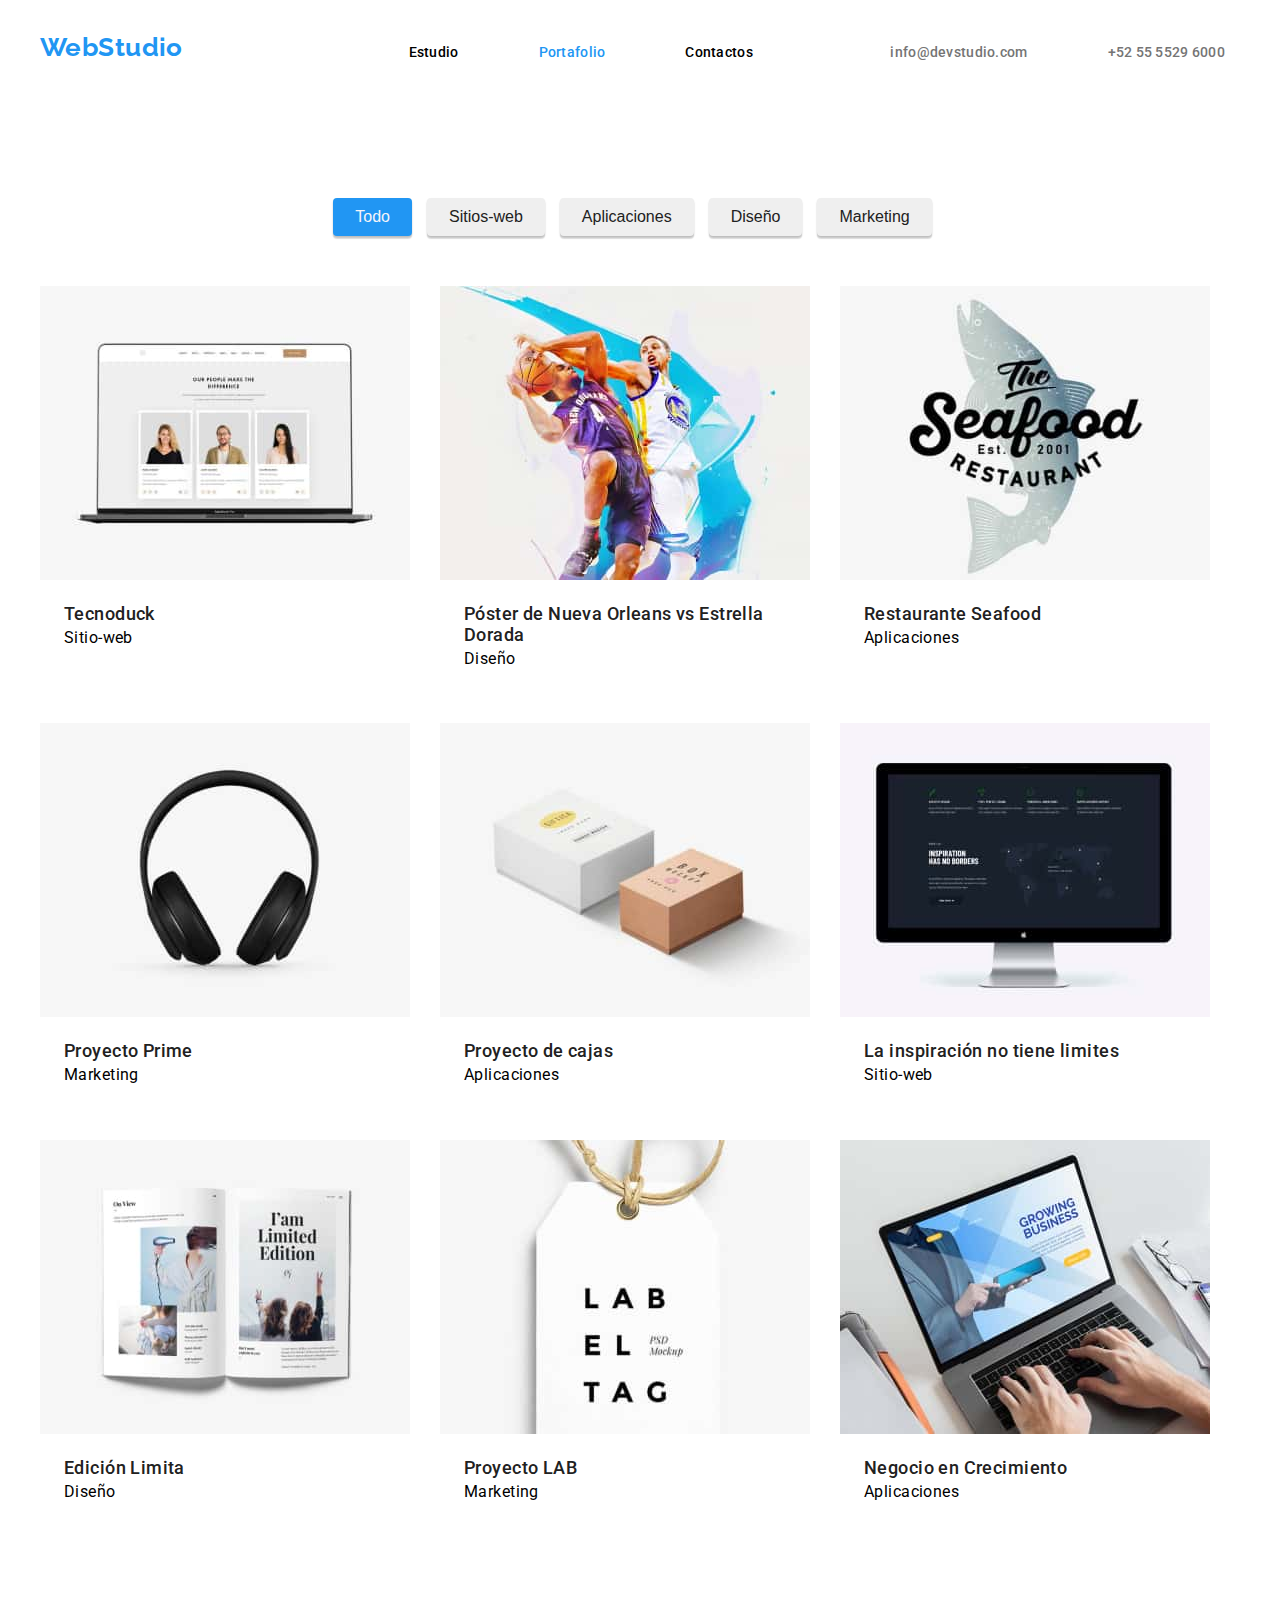
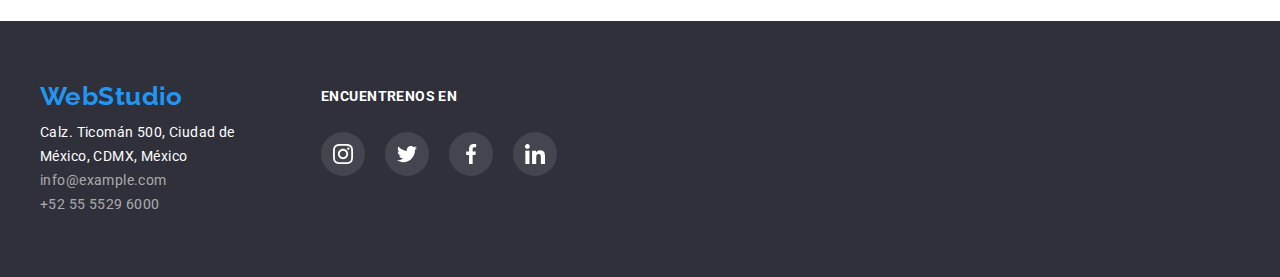
==== portafolio.html @ f919fde2 "inicio" ====
<!DOCTYPE html>
<html>
  <head>
    <meta charset="UTF-8" />
    <meta http-equiv="X-UA-Compatible" content="IE=edge" />
    <meta name="viewport" content="width=device-width, initial-scale=1.0" />
    <link rel="preconnect" href="https://fonts.googleapis.com">
<link rel="preconnect" href="https://fonts.gstatic.com" crossorigin>
<link href="https://fonts.googleapis.com/css2?family=Raleway:wght@700&family=Roboto:wght@400;500;700;900&display=swap" rel="stylesheet">
<link rel="stylesheet" href="css/style.css">
<title>WebStudio</title>
</head>
  <body>

       <!-- Header section -->
    <header class="page-header">
      <div class="container header-container">
      <a class="logo link" href="index.html" >WebStudio</a>
      <nav>
        <!-- Logo -->
        <!-- Menu -->
        <ul class="nav-menu">
          <li><a  class="headers link"href="./index.html">Estudio</a></li>
          <li><a class="headers current link" href="./portafolio.html">Portafolio</a></li>
          <li><a class="headers link" href=".index.html">Contactos</a></li>
        </ul>
      </nav>
      <!-- contacts -->
      <ul class="contact-menu">
        <li><a class="item link" href="mailto:info@devstudio.com">info@devstudio.com</a></li>
        <li><a class="item link" href="tel:+525555296000">+52 55 5529 6000</a></li>
      </ul>
    </div>
    </header>
    <main>
      <section class="portafolio section">
        <div class="container">
        <ul class="portafolio-list">
          <li class="portafolio items"><button class="button current" type="button">Todo</button></li>
          <li class="portafolio items"><button class="button" type="button">Sitios-web</button></li>
          <li class="portafolio items"><button class="button" type="button">Aplicaciones</button></li>
          <li class="portafolio items"><button class="button" type="button">Diseño</button></li>
          <li class="portafolio items"><button class="button" type="button">Marketing</button></li>
        </ul>
      
        <ul class="cards-list">
          <li class="cards-items">
            <img src="images/carsd1.jpg" width="370" alt="Tecnoduck"/>
            <div class="card-proyect">
            <h3 class="porfafolio-title">Tecnoduck</h3>
            <p class="portafolio-description">Sitio-web</p>
          </div>
          </li>
          <li class="cards-items">
            <img src="images/carsd2.jpg" width="370" alt="Póster de Nueva Orleans vs"/>
            <div class="card-proyect">
            <h3 class="porfafolio-title">Póster de Nueva Orleans vs Estrella Dorada</h3>
            <p class="portafolio-description">Diseño</p>
          </div>
          </li>
          <li class="cards-items">
            <img src="images/carsd3.jpg" width="370" alt="Restaurante Seafood"/>
            <div class="card-proyect">
            <h3 class="porfafolio-title">Restaurante Seafood</h3>
            <p class="portafolio-description">Aplicaciones</p>
          </div>
          </li>
          <li class="cards-items">
            <img src="images/carsd4.jpg" width="370" alt="Proyecto Prime" />
            <div class="card-proyect">
            <h3 class="porfafolio-title">Proyecto Prime</h3>
            <p class="portafolio-description">Marketing</p>
          </div>
          </li>
          <li class="cards-items">
            <img src="images/carsd5.jpg" width="370" alt="Proyecto de cajas" />
            <div class="card-proyect">
            <h3 class="porfafolio-title">Proyecto de cajas</h3>
            <p class="portafolio-description">Aplicaciones</p>
          </div>
          </li>
          <li class="cards-items">
            <img src="images/carsd6.jpg" width="370" alt="la inspiración no tiene limites"/>
            <div class="card-proyect">
            <h3 class="porfafolio-title">La inspiración no tiene limites</h3>
            <p class="portafolio-description">Sitio-web</p>
          </div>
          </li>
          <li class="cards-items">
            <img src="images/carsd7.jpg" width="370" alt="Edición Limita" />
            <div class="card-proyect">
            <h3 class="porfafolio-title">Edición Limita</h3>
            <p class="portafolio-description">Diseño</p>
          </div>
          </li>
          <li class="cards-items">
            <img src="images/carsd8.jpg" width="370" alt="Proyecto LAB" />
            <div class="card-proyect">
            <h3 class="porfafolio-title">Proyecto LAB</h3>
            <p class="portafolio-description">Marketing</p>
          </div>
          </li>
          <li class="cards-items">
            <img src="images/carsd9.jpg" width="370" alt="Negocio en Crecimiento"/>
            <div class="card-proyect">
            <h3 class="porfafolio-title">Negocio en Crecimiento</h3>
            <p class="portafolio-description">Aplicaciones</p>
          </div>
          </li>
        </ul>
      </div>
      </section>
    </main>
    <footer class="footbar">
      <div class="container footer">
        <div>
          <a class="logo link" href="#">WebStudio</a>
          <address>
            <a class="contact link" href=""
              >Calz. Ticomán 500, Ciudad de México, CDMX, México</a
            >
          </address>
          <ul>
            <li>
              <a class="info link" href="">info@example.com</a>
            </li>
            <li>
              <a class="info link" href="">+52 55 5529 6000</a>
            </li>
          </ul>
        </div>
        <div>
          <h2 class="aside-title">encuentrenos en</h2>
          <ul class="aside-list">
            <li>
              <a href=""class="aside">
                <svg width="20" heigth="20">
                <use href="./images/sprites.svg#instagram-2">

                </use>
                </svg>
              </a>
            </li>
            <li>
              <a href=""class="aside">
                <svg width="20" heigth="20">
                <use href="./images/sprites.svg#twitter-1">

                </use>
                </svg>
              </a>
            </li>
            <li>
              <a href=""class="aside">
                <svg width="20" heigth="20">
                <use href="./images/sprites.svg#facebook-1">

                </use>
                </svg>
              </a>
            </li>
            <li>
              <a href=""class="aside">
                <svg width="20" heigth="20">
                <use href="./images/sprites.svg#linkedin-1">

                </use>
                </svg>
              </a>
            </li>
          </ul>
        </div>
      </div>
    </footer>
  </body>
</html>
---- css/style.css ----
* {
  margin: 0;
  padding: 0;
  box-sizing: border-box;
}
:root {
  --accent-color: #2196f3;
  --litle-text-color: #212121;
  --logo-black: #000000;
  --primery-text-color: #757575;
  --button-text-color-hover-focus: #ffffff;
  --background-color-dark: #2f303a;
  --background-color-with: #f5f4fa;
  --text-with-opacity: #ffffff99;
  --container-padding: calc((100% - 1200px) / 2);
}

body {
  font-family: 'Roboto', sans-serif;
  font-size: 14px;
  color: var(--primery-text-color);
  background-color: var(--button-text-color-hover-focus);
  letter-spacing: 0.03em;
}

.container {
  margin: 0 auto;
  /* padding-left: 15px; */
  padding-right: 15px;
  width: 1200px;
}
li {
  list-style: none;
}

.link {
  text-decoration: none;
}

.section-title {
  line-height: 1.16;
  font-weight: 700;
  font-size: 36px;
  font-style: normal;
  text-align: center;
  color: var(--litle-text-color);
  margin-bottom: 40px;
}
.section {
  padding-top: 94px;
  padding-bottom: 94px;
}

.logo {
  font-family: 'Raleway';
  font-style: normal;
  font-weight: 700;
  font-size: 26px;
  display: inline-block;
  margin-bottom: 10px;
  color: var(--accent-color);
  width: 231px;
  display: inline-block;
}

.header-container {
  display: flex;
  align-items: center;
  justify-content: space-between;
  gap: 100px;

  padding-top: 32px;
  padding-bottom: 32px;
}

.header-container .nav-menu {
  display: flex;
  align-items: center;
  gap: 80px;
}

.header-container .contact-menu {
  display: flex;
  align-items: center;
  gap: 80px;
}

.nav-menu .headers:hover,
.nav-menu .headers:focus,
.nav-menu .headers .current:hover,
.contact-menu .item:hover,
.contact-menu .item:focus,
.icon:hover {
  fill: var(--accent-color);
  color: var(--accent-color);
}

.nav-menu .current {
  font-weight: 500;
  font-style: normal;
  line-height: 1.14;
  letter-spacing: 0.02em;
  color: var(--accent-color);
}

.headers {
  font-weight: 500;
  color: var(--logo-black);
  line-height: 1.14;
  font-style: normal;
  letter-spacing: 0.02em;
}

.item {
  font-weight: 500;
  font-style: normal;
  letter-spacing: 0.02em;
  line-height: 1.14;
  color: var(--primery-text-color);
}
.icon:hover {
  fill: var(--accent-color);
}

/* <---Seccion hero---> */
.hero {
  background: linear-gradient(
      0deg,
      rgba(47, 48, 58, 0.4),
      rgba(47, 48, 58, 0.4)
    ),
    url(../images/Imagen.jpg);
  padding: 200px var(--container-padding);
  text-align: center;
}
.hero-title {
  line-height: 1.36;
  font-weight: 900;
  font-size: 44px;
  text-transform: uppercase;
  font-style: normal;
  letter-spacing: 0.06em;
  color: var(--button-text-color-hover-focus);
  width: 696px;
  margin: 20px auto;
}
.button-primary {
  line-height: 1.87;
  font-weight: 700;
  font-size: 16px;
  font-style: normal;
  letter-spacing: 0.06em;
  color: var(--button-text-color-hover-focus);
  background-color: var(--accent-color);
  cursor: pointer;
  padding: 10px 32px;
  border-radius: 4px;
  border: none;
}

/* seccion benefits */
.benefits-list {
  display: flex;
  gap: 30px;
}

.benefits-items {
  flex-basis: calc((100% - 120px) / 4);
}
.benefits-title {
  line-height: 1.14;
  font-weight: 700;
  text-transform: uppercase;
  color: var(--litle-text-color);
  margin-bottom: 10px;
}
.benefits-description {
  font-weight: 400;
  font-style: normal;
  line-height: 1.71;
  color: var(--primery-text-color);
}
.benefits {
  display: flex;
  align-items: center;
  justify-content: center;
  background-color: var(--background-color-with);
  width: 270px;
  height: 120px;
  margin-bottom: 30px;
}
.benefits:hover {
  fill: var(--accent-color);
  cursor: pointer;
}

/* seccion What we do */

.What-we-do-list {
  display: flex;
  align-items: center;
  gap: 30px;
}

.what-items {
  flex-basis: calc((100% - 90px) / 3);
  margin-bottom: 94px;
  position: relative;
}
.what-text {
  position: absolute;
  bottom: 2px;
  left: 0px;
  text-align: center;
  padding: 27px;
  width: 373px;
  height: 70px;
  color: var(--button-text-color-hover-focus);
  background: rgba(47, 48, 58, 0.8);
  text-transform: uppercase;
}

/* seccion our team*/
.our-team-list {
  display: flex;
  align-items: center;
  gap: 30px;
}
.our-team-items {
  flex-basis: calc((100% - 120px) / 4);
  box-shadow: 0px 1px 3px rgba(0, 0, 0, 0.12), 0px 1px 1px rgba(0, 0, 0, 0.14),
    0px 2px 1px rgba(0, 0, 0, 0.2);
  border-radius: 0px 0px 4px 4px;
}
.our-team {
  background-color: var(--background-color-with);
}

.social-items {
  display: flex;
  align-items: center;
  justify-content: center;
  gap: 15px;
  padding: 10px 20px;
  margin-bottom: 30px;
}
.social-icon {
  display: flex;
  align-items: center;
  justify-content: center;
  border-radius: 25px;
  width: 35px;
  height: 35px;
}
.social-icon {
  fill: var(--primery-text-color);
}
.social-icon:hover {
  background-color: var(--accent-color);
}
.social-icon:hover .social-team {
  fill: var(--background-color-with);
}

.staff {
  padding-top: 30px;
  padding-bottom: 30px;
}

.title {
  line-height: 1.18;
  font-weight: 500;
  font-style: normal;
  font-size: 16px;
  color: var(--litle-text-color);
  text-align: center;
}
.description {
  line-height: 1.18;
  font-weight: 400;
  font-size: 16px;
  font-style: normal;
  color: var(--primery-text-color);
  text-align: center;
}
.clients {
  display: flex;
  justify-content: space-between;
  gap: 30px;
}

.clients-social:hover svg {
  fill: var(--accent-color);
}
.clients-social:hover div {
  border-color: var(--accent-color);
}
.clients-icon {
  width: 170px;
  height: 44px;
}
.client-icon-container {
  border: 1px solid var(--primery-text-color);
  border-radius: 4px;
  height: 81px;
  line-height: 110px;
}

.clients-icon:hover {
  fill: var(--accent-color);
  border-color: var(--accent-color);
}

/* seccion footer*/
.footbar {
  background: var(--background-color-dark);
  padding: 60px 0;
}

.footer {
  display: flex;
  gap: 50px;
}
.contact {
  line-height: 1.71;
  font-weight: 400;
  font-style: normal;
  color: var(--button-text-color-hover-focus);
  width: 231px;
  display: inline-block;
}

.info {
  line-height: 1.71;
  font-weight: 400;
  font-style: normal;
  color: var(--text-with-opacity);
  margin-top: 10px;
}

.info:hover {
  color: var(--accent-color);
}

.aside-title {
  font-style: normal;
  font-weight: 700;
  font-size: 14px;
  line-height: 31px;
  text-transform: uppercase;
  color: var(--button-text-color-hover-focus);
  margin-bottom: 20px;
}

.aside-list {
  display: flex;
  gap: 20px;
}
.aside {
  display: flex;
  align-items: center;
  justify-content: center;
  width: 44px;
  height: 44px;
  border-radius: 25px;
  fill: var(--button-text-color-hover-focus);
  background: rgba(255, 255, 255, 0.1);
}

.aside:hover {
  background-color: var(--accent-color);
}

/*Aqui inicia la siguiente página*/

.portafolio-list .current {
  font-weight: 500;
  font-size: 16px;
  line-height: 1.6;
  font-style: normal;
  background-color: var(--accent-color);
  color: var(--background-color-with);
  cursor: pointer;
}

/* seccion portafolio*/
.portafolio-list {
  display: flex;
  justify-content: center;
  gap: 15px;
  margin-bottom: 50px;
}
.button {
  font-weight: 500;
  font-style: normal;
  line-height: 1.6;
  font-size: 16px;
  color: var(--litle-text-color);
  cursor: pointer;
  padding: 6px 22px;
  box-shadow: 0px 3px 1px rgba(0, 0, 0, 0.1), 0px 1px 2px rgba(0, 0, 0, 0.08),
    0px 2px 2px rgba(0, 0, 0, 0.12);
  border-radius: 4px;
  border: none;
}
.button:hover {
  background-color: var(--accent-color);
}

.porfafolio-title {
  font-weight: 500;
  font-style: normal;
  font-size: 18px;
  color: var(--litle-text-color);
}

.portafolio-description {
  font-weight: 400;
  font-style: normal;
  line-height: 1.8;
  font-size: 16px;
  color: var(--logo-black);
}
.footbar-list .info:hover,
.footbar-list .info:focus {
  color: var(--accent-color);
}

.cards-list {
  display: flex;
  flex-wrap: wrap;
  gap: 30px;
}

.cards-items {
  flex-basis: calc((100% - 90px) / 3);
}
.cards-items:hover {
  box-shadow: 0px 1px 1px rgba(0, 0, 0, 0.12), 0px 4px 4px rgba(0, 0, 0, 0.06),
    1px 4px 6px rgba(0, 0, 0, 0.16);
}
.card-proyect {
  display: block;
  padding: 20px 24px;
}
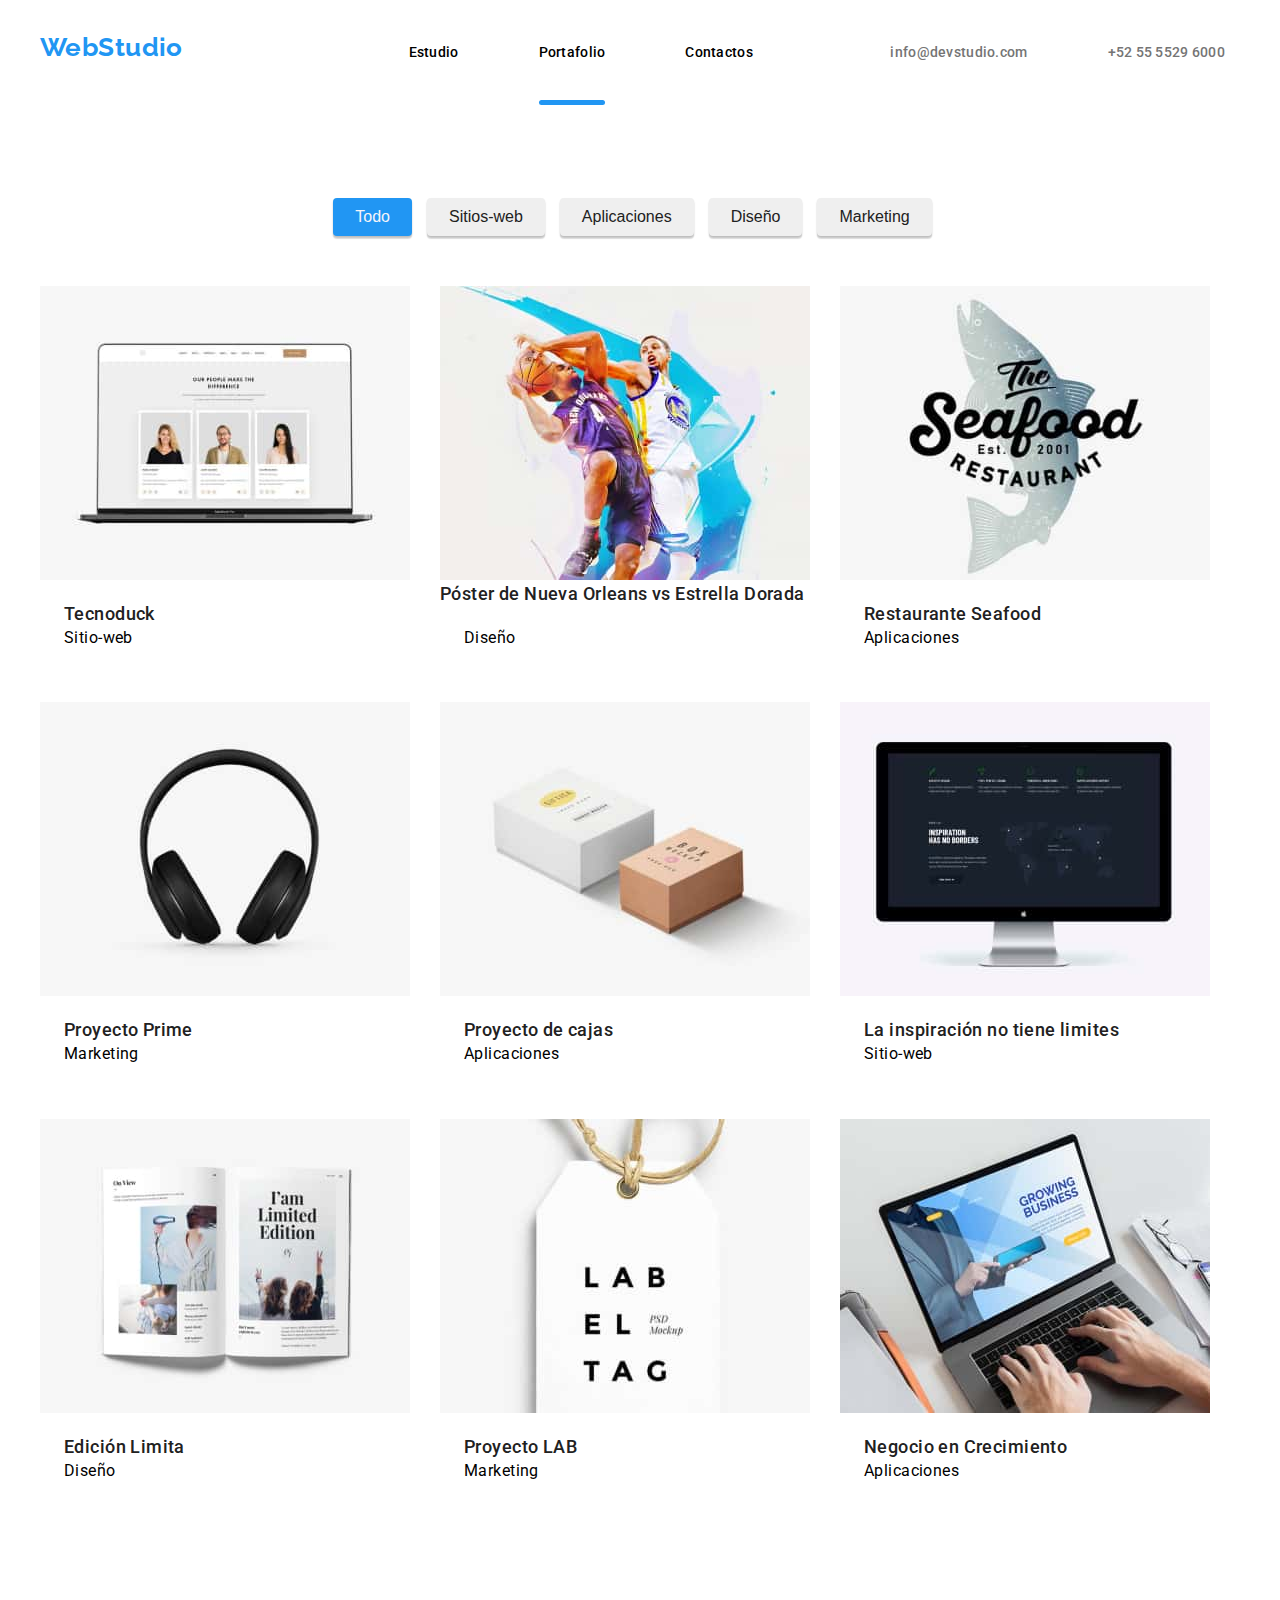
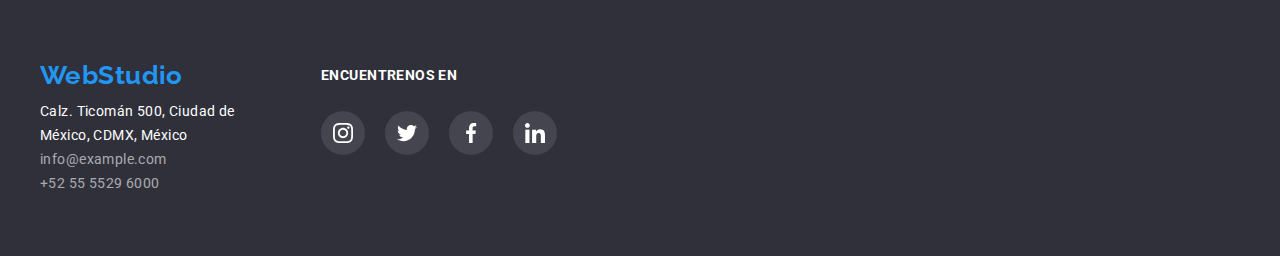
==== commit 6efec04f: "Desarrollo" ====
--- a/portafolio.html
+++ b/portafolio.html
@@ -36,7 +36,7 @@
       <section class="portafolio section">
         <div class="container">
         <ul class="portafolio-list">
-          <li class="portafolio items"><button class="button current" type="button">Todo</button></li>
+          <li class="portafolio items"><button class="button filter" type="button">Todo</button></li>
           <li class="portafolio items"><button class="button" type="button">Sitios-web</button></li>
           <li class="portafolio items"><button class="button" type="button">Aplicaciones</button></li>
           <li class="portafolio items"><button class="button" type="button">Diseño</button></li>
@@ -45,63 +45,151 @@
       
         <ul class="cards-list">
           <li class="cards-items">
+            <div class="portafolio-overlay">
             <img src="images/carsd1.jpg" width="370" alt="Tecnoduck"/>
+            <div class="portafolio-effect">
+              <p class="portafolio-text">Lorem ipsum dolor sit amet consectetur adipisicing elit. 
+                Dolores doloribus, illum accusamus quibusdam repudiandae, deleniti eligendi placeat 
+                similique rem, aut aspernatur veritatis! Dolore cumque, distinctio iste asperiores 
+                repudiandae molestiae fugiat?</p>
+            </div>
+          </div>
             <div class="card-proyect">
             <h3 class="porfafolio-title">Tecnoduck</h3>
             <p class="portafolio-description">Sitio-web</p>
           </div>
           </li>
-          <li class="cards-items">
+
+
+          <li class="cards-items">
+            <div class="portafolio-overlay">
             <img src="images/carsd2.jpg" width="370" alt="Póster de Nueva Orleans vs"/>
-            <div class="card-proyect">
+            <div class="portafolio-effect">
+              <p class="portafolio-text">Lorem ipsum dolor sit amet consectetur adipisicing elit. 
+                Dolores doloribus, illum accusamus quibusdam repudiandae, deleniti eligendi placeat 
+                similique rem, aut aspernatur veritatis! Dolore cumque, distinctio iste asperiores 
+                repudiandae molestiae fugiat?</p>
+            </div>
+            </div>
             <h3 class="porfafolio-title">Póster de Nueva Orleans vs Estrella Dorada</h3>
+            <div class="card-proyect">
             <p class="portafolio-description">Diseño</p>
           </div>
           </li>
-          <li class="cards-items">
+
+
+          <li class="cards-items">
+            <div class="portafolio-overlay">
             <img src="images/carsd3.jpg" width="370" alt="Restaurante Seafood"/>
+            <div class="portafolio-effect">
+              <p class="portafolio-text">Lorem ipsum dolor sit amet consectetur adipisicing elit. 
+                Dolores doloribus, illum accusamus quibusdam repudiandae, deleniti eligendi placeat 
+                similique rem, aut aspernatur veritatis! Dolore cumque, distinctio iste asperiores 
+                repudiandae molestiae fugiat?</p>
+            </div>
+          </div>
             <div class="card-proyect">
             <h3 class="porfafolio-title">Restaurante Seafood</h3>
             <p class="portafolio-description">Aplicaciones</p>
           </div>
           </li>
-          <li class="cards-items">
+
+
+          <li class="cards-items">
+            <div class="portafolio-overlay">
             <img src="images/carsd4.jpg" width="370" alt="Proyecto Prime" />
+            <div class="portafolio-effect">
+              <p class="portafolio-text">Lorem ipsum dolor sit amet consectetur adipisicing elit. 
+                Dolores doloribus, illum accusamus quibusdam repudiandae, deleniti eligendi placeat 
+                similique rem, aut aspernatur veritatis! Dolore cumque, distinctio iste asperiores 
+                repudiandae molestiae fugiat?</p>
+            </div>
+          </div>
             <div class="card-proyect">
             <h3 class="porfafolio-title">Proyecto Prime</h3>
             <p class="portafolio-description">Marketing</p>
           </div>
           </li>
-          <li class="cards-items">
+
+
+          <li class="cards-items">
+            <div class="portafolio-overlay">
             <img src="images/carsd5.jpg" width="370" alt="Proyecto de cajas" />
+            <div class="portafolio-effect">
+              <p class="portafolio-text">Lorem ipsum dolor sit amet consectetur adipisicing elit. 
+                Dolores doloribus, illum accusamus quibusdam repudiandae, deleniti eligendi placeat 
+                similique rem, aut aspernatur veritatis! Dolore cumque, distinctio iste asperiores 
+                repudiandae molestiae fugiat?</p>
+            </div>
+          </div>
             <div class="card-proyect">
             <h3 class="porfafolio-title">Proyecto de cajas</h3>
             <p class="portafolio-description">Aplicaciones</p>
           </div>
           </li>
-          <li class="cards-items">
+
+
+          <li class="cards-items">
+            <div class="portafolio-overlay">
             <img src="images/carsd6.jpg" width="370" alt="la inspiración no tiene limites"/>
+            <div class="portafolio-effect">
+              <p class="portafolio-text">Lorem ipsum dolor sit amet consectetur adipisicing elit. 
+                Dolores doloribus, illum accusamus quibusdam repudiandae, deleniti eligendi placeat 
+                similique rem, aut aspernatur veritatis! Dolore cumque, distinctio iste asperiores 
+                repudiandae molestiae fugiat?</p>
+            </div>
+          </div>
             <div class="card-proyect">
             <h3 class="porfafolio-title">La inspiración no tiene limites</h3>
             <p class="portafolio-description">Sitio-web</p>
           </div>
           </li>
-          <li class="cards-items">
+
+
+          <li class="cards-items">
+            <div class="portafolio-overlay">
             <img src="images/carsd7.jpg" width="370" alt="Edición Limita" />
+            <div class="portafolio-effect">
+              <p class="portafolio-text">Lorem ipsum dolor sit amet consectetur adipisicing elit. 
+                Dolores doloribus, illum accusamus quibusdam repudiandae, deleniti eligendi placeat 
+                similique rem, aut aspernatur veritatis! Dolore cumque, distinctio iste asperiores 
+                repudiandae molestiae fugiat?</p>
+            </div>
+          </div>
             <div class="card-proyect">
             <h3 class="porfafolio-title">Edición Limita</h3>
             <p class="portafolio-description">Diseño</p>
           </div>
           </li>
-          <li class="cards-items">
-            <img src="images/carsd8.jpg" width="370" alt="Proyecto LAB" />
+
+
+          <li class="cards-items">
+            <div class="portafolio-overlay">
+            <img src="images/carsd8.jpg" width="370" alt="Proyecto LAB"/>
+            <div class="portafolio-effect">
+              <p class="portafolio-text">Lorem ipsum dolor sit amet consectetur adipisicing elit. 
+                Dolores doloribus, illum accusamus quibusdam repudiandae, deleniti eligendi placeat 
+                similique rem, aut aspernatur veritatis! Dolore cumque, distinctio iste asperiores 
+                repudiandae molestiae fugiat?</p>
+            </div>
+          </div>
             <div class="card-proyect">
             <h3 class="porfafolio-title">Proyecto LAB</h3>
             <p class="portafolio-description">Marketing</p>
           </div>
           </li>
-          <li class="cards-items">
+
+
+          <li class="cards-items">
+            <div class="portafolio-overlay">
             <img src="images/carsd9.jpg" width="370" alt="Negocio en Crecimiento"/>
+            <div class="portafolio-effect">
+              <p class="portafolio-text">Lorem ipsum dolor sit amet consectetur adipisicing elit. 
+                Dolores doloribus, illum accusamus quibusdam repudiandae, deleniti eligendi placeat 
+                similique rem, aut aspernatur veritatis! Dolore cumque, distinctio iste asperiores 
+                repudiandae molestiae fugiat?</p>
+            </div>
+          </div>
             <div class="card-proyect">
             <h3 class="porfafolio-title">Negocio en Crecimiento</h3>
             <p class="portafolio-description">Aplicaciones</p>
--- a/css/style.css
+++ b/css/style.css
@@ -95,7 +95,7 @@
   color: var(--accent-color);
 }
 
-.nav-menu .current {
+.current {
   font-weight: 500;
   font-style: normal;
   line-height: 1.14;
@@ -103,12 +103,25 @@
   color: var(--accent-color);
 }
 
+.current::after{
+content: "";
+width: 100%;
+height: 5px;
+border-radius: 5px;
+background-color: var(--accent-color);
+position: absolute;
+display: block;
+margin-top: 40px;
+}
+
+
 .headers {
   font-weight: 500;
   color: var(--logo-black);
   line-height: 1.14;
   font-style: normal;
   letter-spacing: 0.02em;
+  position: relative;
 }
 
 .item {
@@ -373,7 +386,7 @@
 
 /*Aqui inicia la siguiente página*/
 
-.portafolio-list .current {
+.portafolio-list .filter {
   font-weight: 500;
   font-size: 16px;
   line-height: 1.6;
@@ -432,6 +445,36 @@
   gap: 30px;
 }
 
+.portafolio-overlay{
+position: relative;
+overflow: hidden;
+}
+
+.portafolio-effect{
+  position: absolute;
+  top: 0;
+  left: 0;
+  width: 100%;
+  height: 100%;
+  padding: 63px 24px;
+  background-color: var(--accent-color);
+  transform: translateY(100%);
+  transition: transform 250ms ease;
+}
+
+.portafolio-text{
+  font-style: normal;
+  font-weight: 400;
+  font-size: 18px;
+  line-height: 1.5;
+  color: var(--button-text-color-hover-focus);
+  }
+
+
+.portafolio-overlay:hover .portafolio-effect{
+transform: translateY(0);
+}
+
 .cards-items {
   flex-basis: calc((100% - 90px) / 3);
 }
@@ -443,3 +486,47 @@
   display: block;
   padding: 20px 24px;
 }
+
+/* ventana modal */ 
+.backdrop{
+position: fixed;
+left: 0;
+top: 0;
+width: 100vw;
+height: 100vh;
+background-color: rgba(0, 0, 0, 0.7);
+}
+
+.is-hidden{
+opacity: 0;
+visibility: hidden;
+pointer-events: none;
+}
+
+.modal{
+position: relative;
+width: 528px;
+height: 580px;
+left: 50%;
+top: 50%;
+transform: translate(-50%,-50%);
+background: var(--button-text-color-hover-focus);
+}
+
+.close{
+width: 18px;
+height: 18px;
+fill: #000000;
+cursor: pointer;
+}
+
+.close-btn{
+position: absolute;
+top: 8px;
+right: 8px;
+width: 35px;
+height: 35px;
+border-radius: 35px;
+background: #ffffff;
+border: 1px solid rgba(0, 0, 0, 0.1);
+}